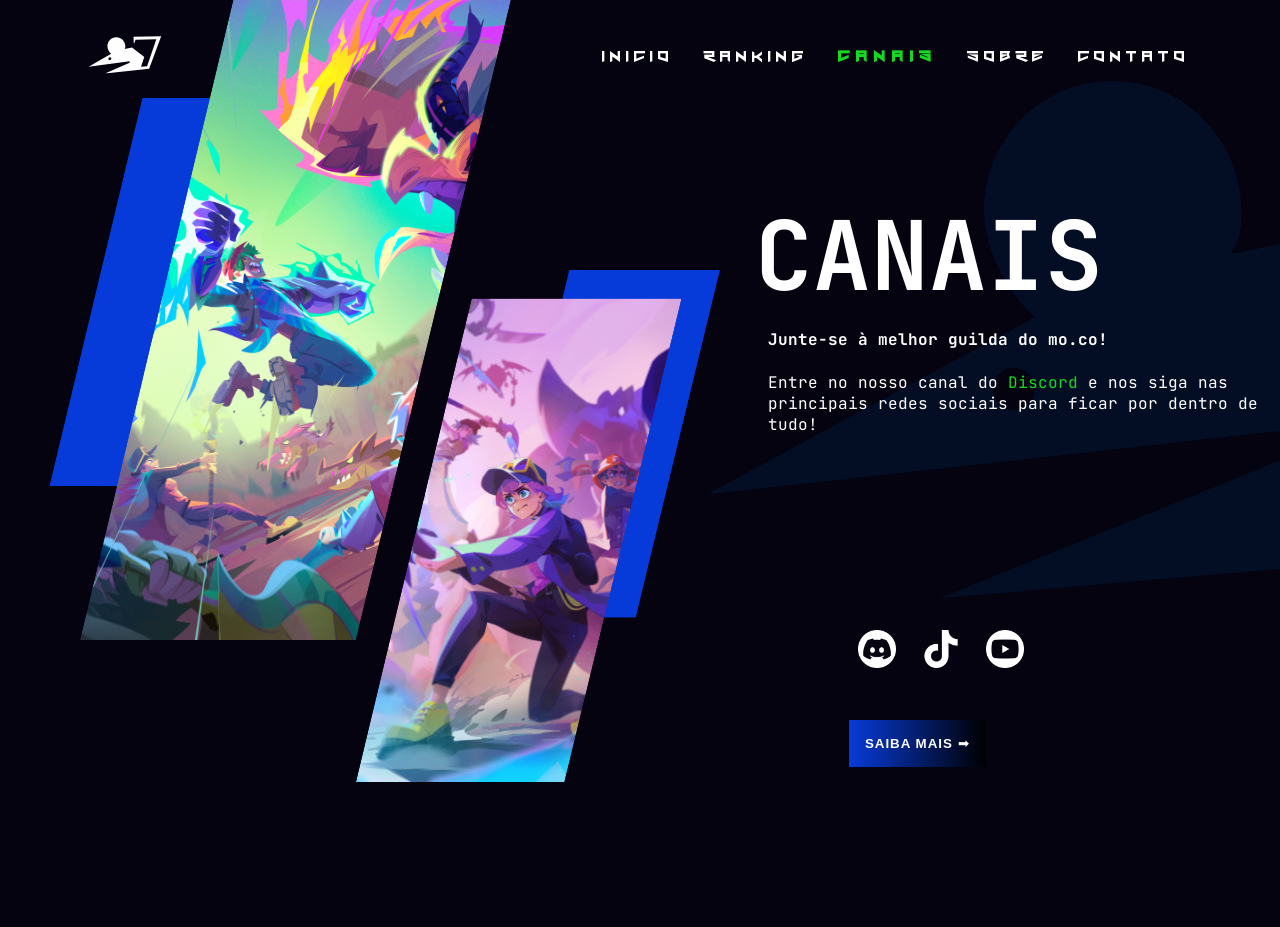
==== html/canais.html @ 6e304ceb "first commit" ====
<!DOCTYPE html>
<html lang="pt-BR">
<head>
    <meta charset="UTF-8">
    <meta name="viewport" content="width=device-width, initial-scale=1.0">
    <title>007</title>
    <link rel="stylesheet" href="../styles/styles.css">
    <link rel="stylesheet" href="../styles/hamburguer.css">
    <link rel="stylesheet" href="../styles/canais.css">
    <link rel="icon" href="../image/2.svg" type="image/svg" sizes="32x32">
</head>

<body>

    <header>

        <a href="index.html"><img src="../image/2.svg" alt="Logo 007" class="logo-img"></a>
        
        <button class="hamburguer" id="hamburguer">
            <span></span>
            <span></span>
            <span></span>
        </button>


        <nav class="navegacao" id="navegacao">
            <a href="index.html">Inicio</a>
            <a href="ranking.html">Ranking</a>
            <a href="canais.html" class="ativo">Canais</a>
            <a href="sobre.html">Sobre</a>
            <a href="contato.html">Contato</a>
        </nav>
    </header>

    <main>

        <section class="canais">

            <h1>CANAIS</h1>
            <h2>Junte-se à melhor guilda do mo.co!</h2>
            <p> Entre no nosso canal do <span id="dddgreen">Discord</span> e nos siga nas
            principais redes sociais para ficar por dentro
            de tudo!</p>
            <img src="../image/20.svg" id="img1">
            <img src="../image/21.svg" id="img2">
            <a href="https://discord.gg/spt4akuG2p" target="_blank"><img src="../image/discord-circle.png" id="ddd"></a>
            <a href="https://www.tiktok.com/@estelionatarios171?is_from_webapp=1&sender_device=pc" target="_blank"><img src="../image/tik-tok.png" id="ttt"></a>
            <a href="https://youtube.com/@estelionatariosmoco?si=PN7zdE7ZmXBwqfsj" target="_blank"><img src="../image/youtube-circle.png" id="yyy"></a>
            <a href="sobre.html"><button id="botao"><span>SAIBA MAIS  &#10143;</span></button></a>
            <img src="../image/23.svg" class="imgsobre2" alt="Imagem decorativa sobre">
            

        </section>

    </main>

    <script src="../scripts/hamburguer.js"></script>


</body>
</html>
---- styles/styles.css ----
@import url('https://fonts.googleapis.com/css2?family=Megrim&family=SUSE+Mono:ital,wght@0,100..800;1,100..800&display=swap');
@import url('https://fonts.googleapis.com/css2?family=JetBrains+Mono:ital,wght@0,100..800;1,100..800&display=swap');
@font-face {
    font-family: 'Nero';
    src:url('../fonts/Nero.otf') format('opentype');
    font-weight: normal;
    font-style: normal;
}

* {
    margin: 0;
    padding: 0;
    box-sizing: border-box;
    font-family: Arial, Helvetica, sans-serif;
    color: white;
}

body {
    background-color: #04030f;
    min-height: 100vh;
    overflow-x: hidden;
    display: flex;
    flex-direction: column;
}

header {
    position: absolute;
    top: 0;
    left: 0;
    width: 100%;
    padding: 10px 80px;
    display: flex;
    justify-content: space-between;
    align-items: center;
    z-index: 2;
}

header a {
    text-decoration: none;
}

.logo-img {
    width: 90px;
    height: auto;
    filter: invert(1);
    pointer-events: none;
}

.navegacao a {
    padding: 6px 10px;
    border-radius: 10px;
    margin: 0 10px;
    text-decoration: none;
    font-weight: 100;
    font-family: 'Nero', sans-serif;
    letter-spacing: 5px;

}

.navegacao a:hover,
.navegacao .ativo {
    font-weight: bold;
    letter-spacing: 7px;
    color: #14D921;
    transition: all 0.3s ease;
}

.inicio {
    position: relative;
    width: 100%;
    min-height: 100vh;
    display: flex;
    justify-content: center;
    align-items: center;
    flex-direction: column;
    overflow: hidden;
}

#backgroundmoco {
    position: fixed; /*absolute ou fixed se quiser que fique preso à tela */
    top: 0;
    left: 0;
    width: 100%;       /* largura sempre 100% da tela */
    height: auto;      /* altura proporcional à largura */
    min-height: 100vh; /* garante que cubra no mínimo a tela inteira */
    object-fit: cover; /* cobre a área sem distorcer */
    object-position: center;
    opacity: 0.25;
    pointer-events: none;
    z-index: -1;
}.inicio > *:not(#backgroundmoco) {
    position: relative;
    z-index: 1;
}

.inicio img#logo007 {
    position: absolute;
    top: -25%;
    left: 0%;
    width: 70%;
    pointer-events: none;
    filter: invert(1);
}.inicio img#logocorp{
    position: absolute;
    width: 50%;
    right: -20%;
    top: 5%;
    pointer-events: none;
}#descricao {
    font-family: "SUSE Mono", monospace;
    position: relative;
    font-size: 1rem;
    margin-top: 10%;
    margin-right: 50%;
}
.quadrados-container {
    position: relative;
    width: 100%;
    height: 100vh;
    pointer-events: none;
}#quadrado1{
    position: absolute;
    width: 100%;
    top: -100%;
    margin-left: 0%;
}#quadrado2{
    position: absolute;
    top: -20%;
    margin-left: -25%;
}#quadrado3{
    position: absolute;
    top: -15%;
    margin-left: -18%;
}

.conteudo{
    pointer-events: none;
}
.conteudo h1{
    position: absolute;
    font-family: "JetBrains Mono", monospace;
    font-size: 5rem;
    left: 15%;
    top: 130%;
}#imagem-conteudo-1{
    position: absolute;
    top: 120%;
}#imagem-conteudo-2{
    position: absolute;
    top: 100%;
    right: 0%;
}#imagem-conteudo-3{
    position: absolute;
    top: 180%;
}#imagem-conteudo-4{
    position: absolute;
    top: 240%;
    right: 0%;
}#imagem-conteudo-5{
    position: absolute;
    top: 140%;
    width: 90%;
    right: -40%;
    overflow: hidden;
    z-index: 0;
}

.conteudo  h2 {
    position: absolute;
    font-family: "JetBrains Mono", monospace;
    left: 55%;
    max-width: 40%;
    text-shadow: #000000 0px 2px 1px;
    top: 190%;
}

.conteudo #descricao{
    font-size: 1rem;
    position: absolute;
    font-family: "JetBrains Mono", monospace;
    position: relative;
    left: 55%;
    max-width: 40%;
    line-height: 2.5;
    margin-top: -1%;
    text-shadow: #000000 0px 2px 1px;
}.conteudo strong{
    color: #14D921;
    font-family: "JetBrains Mono", monospace;
}

footer{
    margin-top: 100vh; 
    margin-top: 100dvh; 
    text-align: center;
    background-color: #000000;
} footer p{
    font-family: "JetBrains Mono", monospace;
    margin-top: 2%;
    margin-bottom: 1%;
} footer span{
    font-family: 'Nero', sans-serif;
    font-size: 6rem;
    pointer-events: none;
}
#linhafooter{
    padding: 2px;
    background: linear-gradient(to right, #14D921 0%, #000000 100%);
    border: none;
}

.footericon img{
    filter: invert(1);
    width: 2%;
    margin-top: 2%;
    margin: 1%;
    margin-bottom: 0%;
}

@media (max-width: 1400px) {
    .navegacao a {
    margin: 0 0px;
    }

    #descricao {
    font-size: 1rem;
    margin-top: 15%;
    margin-right: 34%;
    }
    .inicio img#logocorp{
    top: 4%;
    }
    #quadrado1{
    position: absolute;
    width: 90%;
    top: -100%;
    margin-left: 0%;
    }
    #quadrado2{
        position: absolute;
        top: -20%;
        margin-left: -42%;
    }
    #quadrado3{
        position: absolute;
        top: -15%;
        margin-left: -34%;
    }
    .conteudo h2 {
        font-size: 2rem;
        top: 180%;
    }   
    .conteudo img{
        width: 50%;
    }
    .conteudo h1{
    font-size: 4rem;
    }
    #imagem-conteudo-3{
    top: 200%
    }
    #imagem-conteudo-4{
        top: 280%;
    }
    #imagem-conteudo-5{
    display: none;
    }

}

@media (max-width: 1600px){

}

@media (max-width: 576px) {

    .logo-img {
        width: 60px;
    }

    .navegacao {
        display: none;
    }

    /* BACKGROUND */
    #backgroundmoco {
        position: fixed;
        top: 0;
        left: 0;
        width: 100%;
        height: 100%;
        object-fit: cover;
        object-position: 50% 50%;
        min-width: 100%;
        min-height: 100%;
    }

    body {
        overflow-x: hidden;
    }

    #quadrado1, #quadrado2, #quadrado3 {
        display: none;
    }

    #imagem-conteudo-1, #imagem-conteudo-4 {
        width: 100%;
    }

    #imagem-conteudo-1{
        top: -50%;
    }
    #imagem-conteudo-4{
        top: 90%;
    }

    #imagem-conteudo-2, #imagem-conteudo-3, #imagem-conteudo-5 {
        display: none;
    }

    /* LOGOS */
    .inicio img#logocorp {
        width: 60%;
        right: -20%;
        top: 56%;
        opacity: 0.8;
    }

    .inicio img#logo007 {
        position: absolute;
        top: 25%;
        left: 50%;
        width: 100%;
        transform: translate(-50%, -25%);
        opacity: 0.9;
    }

    #descricao {
        margin-top: 15%;
        padding: 0 20px;
        max-width: 90%;
        font-size: 14px;
        line-height: 1.6;
        text-align: center;
        margin-left: auto;
        margin-right: auto;
        
        word-wrap: break-word;
        overflow-wrap: break-word;
        hyphens: auto;
        text-shadow: 0 1px 2px rgba(0, 0, 0, 0.8);
    }

    .conteudo {
        position: relative;
        z-index: 1;
        margin-top: -120%;
    }

    .conteudo h1 {
        margin-top: -120%;
        position: relative;
        font-size: 2.2rem;
        left: 0;
        top: 0;
        text-align: center;
        margin: 40px 20px 20px 20px;
        line-height: 1.2;
        
    }

    .conteudo h2 {
        position: relative;
        font-size: 1.4rem;
        left: 0;
        top: 0;
        max-width: 90%;
        margin: 25px auto;
        text-align: center;
        line-height: 1.3;
    }

    .conteudo #descricao {
        position: relative;
        left: 0;
        top: 0;
        max-width: 90%;
        margin: 20px auto;
        line-height: 1.6;
        font-size: 14px;
    }

    .conteudo strong {
        color: #14D921;
        font-family: "JetBrains Mono", monospace;
    }

    footer {
        margin-top: 40dvh;
        padding: 20px 0;
    }

    footer span {
        font-size: 3rem;
        display: block;
        margin-bottom: 10px;
    }

    .footericon img {
        width: 6%;
        margin: 8px;
        filter: invert(1);
    }

    footer p {
        font-size: 0.8rem;
        margin: 10px 15px;
        line-height: 1.4;
    }

    #linhafooter {
        margin: 0 20px;
    }

    .inicio {
        min-height: 100vh;
        display: flex;
        flex-direction: column;
        justify-content: center;
        padding: 20px;
    }

    * {
        max-width: 100vw;
    }
}
---- styles/hamburguer.css ----
.hamburguer {
    display: none;
    flex-direction: column;
    justify-content: space-between;
    width: 30px;
    height: 22px;
    background: transparent;
    border: none;
    cursor: pointer;
    position: relative;
    right: -20%;
    z-index: 2001; /* botão acima de tudo */
}

.hamburguer span {
    display: block;
    height: 4px;
    width: 100%;
    background: white;
    border-radius: 4px;
    transition: all 0.3s ease;
}

/* Quando ativo, transforma o botão em X */
.hamburguer.ativo span:nth-child(1) {
    transform: rotate(45deg) translate(5px, 5px);
}
.hamburguer.ativo span:nth-child(2) {
    opacity: 0;
}
.hamburguer.ativo span:nth-child(3) {
    transform: rotate(-45deg) translate(7px, -8px);
}

/* Menu padrão */
.navegacao {
    display: flex;
    gap: 10px;
    position: relative;
}

/* Responsivo */
@media (max-width: 1000px) {
.hamburguer {
    display: flex;
}

.navegacao {
    position: absolute;
    top: 70px;
    right: 0;
    background: rgba(0, 0, 0, 0.95);
    flex-direction: column;
    width: 200px;
    height: 0;
    overflow: hidden;
    transition: height 0.3s ease;
    border-radius: 8px 0 0 8px;
}

.navegacao.ativo {
    height: 250px;
    padding: 10px 0;
}

.navegacao a {
    color: white;
    padding: 10px 20px;
    text-decoration: none;
    display: block;
}

.navegacao a:hover {
    background-color: #14D921 ;
}

.logo-img {
    width: 80px;
    margin-left: -50%;
}

}
---- styles/canais.css ----
body{
    overflow: hidden;
}

.canais *{
    z-index: 1;
}
.canais h1{
    font-family: "JetBrains Mono", monospace;
    font-size: 6rem;
    position: relative;
    margin-left: 65%;
    margin-top: 15%;
    margin-bottom: 3rem;
}  .canais h2{
    margin-bottom: 3rem;
    font-family: "JetBrains Mono", monospace;
    position: relative;
    margin-left: 65%;
}

.canais p{
    margin-bottom: 0.5rem;
    font-family: "JetBrains Mono", monospace;
    position: relative;
    margin-left: 65%;
}.canais #dddgreen{
    color: #14D921;
    font-family: "JetBrains Mono", monospace;
}

.canais img#ddd{
    position: absolute;
    width: 3%;
    top: 70%;
    right: 30%;
    filter: invert(1);
}.canais img#ttt{
    position: absolute;
    width: 3%;
    top: 70%;
    right: 25%;
    filter: invert(1);
}.canais img#yyy{
    position: absolute;
    width: 3%;
    top: 70%;
    right: 20%;
    filter: invert(1);
}.canais #botao{
    position: absolute;
    padding: 1rem;
    top: 80%;
    right: 23%;
    border: none;
    max-width: 10rem;
    display: block;
    letter-spacing: 1px;
    font-weight: bold;
    cursor: pointer;
    background: linear-gradient(to right,#073BD9 0%, #000000 100%);
    color: white;
}

.canais button::before {
    content: '';
    position: absolute;
    top: 0;
    left: 0;
    width: 100%;
    height: 100%;
    background: linear-gradient(to right, #14D921 0%, #000000 100%);
    opacity: 0;
    transition: opacity 0.5s ease-in-out;
    z-index: 1;
}

.canais button:hover::before {
    opacity: 1;
}

.canais button span {
    position: relative;
    z-index: 2;
}

.canais img#img1{
    position: absolute;
    top: 0%;
    left: -5%;
    pointer-events: none;
}.canais img#img2{
    position: absolute;
    width: 30%;
    top: 45%;
    left: 30%;
    pointer-events: none;
}

.imgsobre2 {
    position: absolute;
    top: -25%;
    width: 90%;
    right: -40%;
    overflow: hidden;
    z-index: 0;
    pointer-events: none;
}
@media (max-width: 576px) {
    .canais img#img1{
        width: 100%;
        top: 10%;
    }
    .canais img#img2{
        display: none;
    }
    .imgsobre2 {
        display: none;
    }
    .canais img#ddd{
        width: 10%;
        gap: 2rem;
        right: 60%;
        top: 70%;
    }
     .canais img#ttt{
        width: 10%;
        gap: 2rem;
        right: 45%;
        top: 70%;
    }
     .canais img#yyy{
        width: 10%;
        gap: 2rem;
        right: 30%;
        top: 70%;
    }
    
    .canais h1{
        font-size: 3rem;
        right: 30%;
        margin-top: 50%;
    }
    .canais h2{
        right: 30%;
        font-size: 1.5rem;
        margin-left: 50%;
    }
    .canais p{
        right: 30%;
        font-size: 1rem;
        margin-left: 50%;

    }
    .canais #botao{
        top: 80%;
        right: 35%;
    }

}


@media (max-width: 1400px) {
    .canais img#img1{
        width: 50%;
    }

    .canais img#img2{
        width: 40%;
        top: 30%;
        margin-left: -8%;
    }
    .canais h1{
        margin-left: 59%;
    }
    .canais h2{
        margin-top: -3%;
        font-size: 1rem;
        margin-left: 60%;
    }
    .canais p{
        margin-top: -2%;
        font-size: 1rem;
        margin-left: 60%;

    }

}
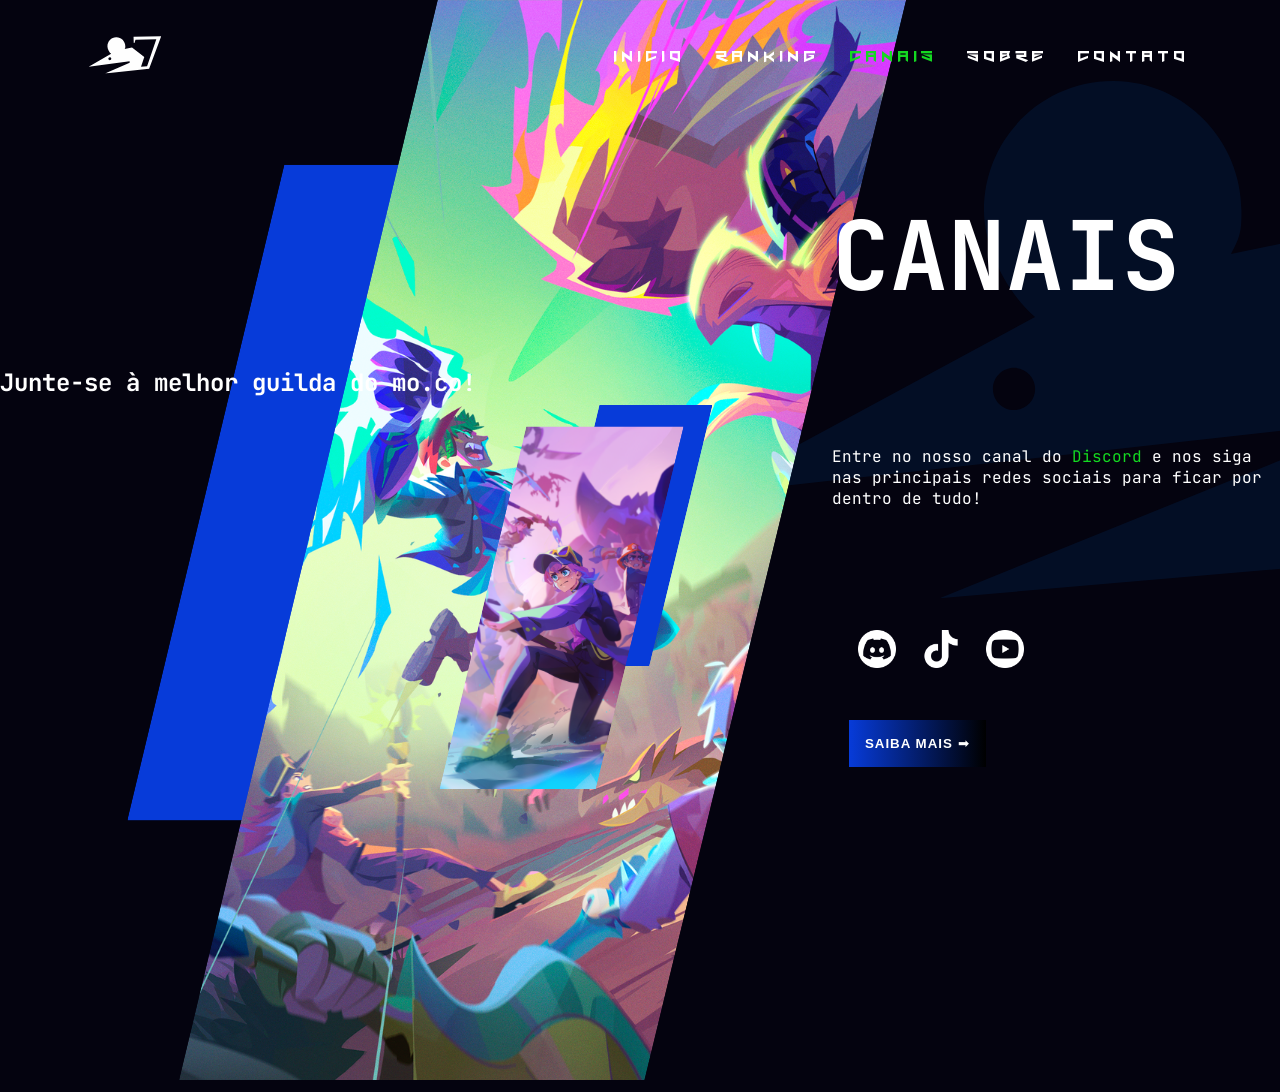
==== commit 3e804131: "att10" ====
--- a/html/canais.html
+++ b/html/canais.html
@@ -14,7 +14,7 @@
 
     <header>
 
-        <a href="index.html"><img src="../image/2.svg" alt="Logo 007" class="logo-img"></a>
+        <a href="/index.html"><img src="../image/2.svg" alt="Logo 007" class="logo-img"></a>
         
         <button class="hamburguer" id="hamburguer">
             <span></span>
@@ -24,7 +24,7 @@
 
 
         <nav class="navegacao" id="navegacao">
-            <a href="index.html">Inicio</a>
+            <a href="/index.html">Inicio</a>
             <a href="ranking.html">Ranking</a>
             <a href="canais.html" class="ativo">Canais</a>
             <a href="sobre.html">Sobre</a>
@@ -36,18 +36,19 @@
 
         <section class="canais">
 
-            <h1>CANAIS</h1>
-            <h2>Junte-se à melhor guilda do mo.co!</h2>
-            <p> Entre no nosso canal do <span id="dddgreen">Discord</span> e nos siga nas
-            principais redes sociais para ficar por dentro
-            de tudo!</p>
+            <img src="../image/23.svg" class="imgsobre2" alt="Imagem decorativa sobre">
             <img src="../image/20.svg" id="img1">
             <img src="../image/21.svg" id="img2">
             <a href="https://discord.gg/spt4akuG2p" target="_blank"><img src="../image/discord-circle.png" id="ddd"></a>
             <a href="https://www.tiktok.com/@estelionatarios171?is_from_webapp=1&sender_device=pc" target="_blank"><img src="../image/tik-tok.png" id="ttt"></a>
             <a href="https://youtube.com/@estelionatariosmoco?si=PN7zdE7ZmXBwqfsj" target="_blank"><img src="../image/youtube-circle.png" id="yyy"></a>
             <a href="sobre.html"><button id="botao"><span>SAIBA MAIS  &#10143;</span></button></a>
-            <img src="../image/23.svg" class="imgsobre2" alt="Imagem decorativa sobre">
+            <h1>CANAIS</h1>
+            <h2>Junte-se à melhor guilda do mo.co!</h2>
+            <p> Entre no nosso canal do <span id="dddgreen">Discord</span> e nos siga nas
+            principais redes sociais para ficar por dentro
+            de tudo!</p>
+            
             
 
         </section>
--- a/styles/styles.css
+++ b/styles/styles.css
@@ -57,12 +57,15 @@
 
 }
 
-.navegacao a:hover,
-.navegacao .ativo {
+.navegacao a:hover{
     font-weight: bold;
     letter-spacing: 7px;
+    color: #073BD9;
+    transition: all 0.3s ease;
+}
+
+.navegacao .ativo{
     color: #14D921;
-    transition: all 0.3s ease;
 }
 
 .inicio {
@@ -77,13 +80,13 @@
 }
 
 #backgroundmoco {
-    position: fixed; /*absolute ou fixed se quiser que fique preso à tela */
+    position: fixed; 
     top: 0;
     left: 0;
-    width: 100%;       /* largura sempre 100% da tela */
-    height: auto;      /* altura proporcional à largura */
-    min-height: 100vh; /* garante que cubra no mínimo a tela inteira */
-    object-fit: cover; /* cobre a área sem distorcer */
+    width: 100%;       
+    height: auto;    
+    min-height: 100vh; 
+    object-fit: cover; 
     object-position: center;
     opacity: 0.25;
     pointer-events: none;
@@ -217,7 +220,7 @@
     margin-bottom: 0%;
 }
 
-@media (max-width: 1400px) {
+@media (max-width: 1600px){
     .navegacao a {
     margin: 0 0px;
     }
@@ -239,12 +242,12 @@
     #quadrado2{
         position: absolute;
         top: -20%;
-        margin-left: -42%;
+        margin-left: -36%;
     }
     #quadrado3{
         position: absolute;
-        top: -15%;
-        margin-left: -34%;
+        top: -13%;
+        margin-left: -28%;
     }
     .conteudo h2 {
         font-size: 2rem;
@@ -260,15 +263,136 @@
     top: 200%
     }
     #imagem-conteudo-4{
+        top: 260%;
+    }
+    #imagem-conteudo-5{
+        top: 160%;
+    }
+
+}
+
+@media (max-width: 1450px) {
+    .navegacao a {
+    margin: 0 0px;
+    }
+
+    #descricao {
+    font-size: 1rem;
+    margin-top: 15%;
+    margin-right: 34%;
+    }
+    .inicio img#logocorp{
+    top: 4%;
+    }
+    #quadrado1{
+    position: absolute;
+    width: 90%;
+    top: -100%;
+    margin-left: 0%;
+    }
+    #quadrado2{
+        position: absolute;
+        top: -20%;
+        margin-left: -42%;
+    }
+    #quadrado3{
+        position: absolute;
+        top: -15%;
+        margin-left: -34%;
+    }
+    .conteudo h2 {
+        font-size: 2rem;
+        top: 180%;
+    }   
+    .conteudo img{
+        width: 50%;
+    }
+    .conteudo h1{
+    font-size: 4rem;
+    }
+    #imagem-conteudo-3{
+    top: 200%
+    }
+    #imagem-conteudo-4{
         top: 280%;
     }
     #imagem-conteudo-5{
-    display: none;
-    }
-
-}
-
-@media (max-width: 1600px){
+        top: 160%;
+    }
+
+}
+
+@media (max-width: 1200px) {
+    .navegacao a {
+    margin: 0 0px;
+    }
+
+    .inicio img#logo007 {
+        position: absolute;
+        top: -16%;
+        left: -2%;
+        pointer-events: none;
+        filter: invert(1);
+        width: 80%;
+    }
+    .inicio #descricao {
+    margin-top: 12%;
+    margin-left: 5%;
+    }
+    .inicio img#logocorp{
+    top: 15%;
+    }
+    #quadrado1{
+    position: absolute;
+    width: 100%;
+    top: -100%;
+    margin-left: 0%;
+    }
+    #quadrado2{
+        position: absolute;
+        top: -20%;
+        margin-left: -66%;
+    }
+    #quadrado3{
+        position: absolute;
+        top: -16%;
+        margin-left: -58%;
+    }
+    .conteudo h2 {
+        font-size: 1.8rem;
+        top: 180%;
+    }   
+    .conteudo img{
+        width: 50%;
+    }
+    .conteudo h1{
+    font-size: 3.8rem;
+    }
+    #imagem-conteudo-1{
+        top: 135%;
+    }
+    #imagem-conteudo-2{
+        top: 115%;
+    }
+    #imagem-conteudo-3{
+        top: 200%
+    }
+    #imagem-conteudo-4{
+        top: 315%;
+    }
+    #imagem-conteudo-5{
+        top: 180%;
+        width: 80%;
+    }
+
+
+}
+
+@media (max-width: 992px) {
+
+}
+
+@media (max-width: 768px) {
 
 }
 
@@ -282,7 +406,7 @@
         display: none;
     }
 
-    /* BACKGROUND */
+
     #backgroundmoco {
         position: fixed;
         top: 0;
@@ -318,7 +442,7 @@
         display: none;
     }
 
-    /* LOGOS */
+
     .inicio img#logocorp {
         width: 60%;
         right: -20%;
--- a/styles/hamburguer.css
+++ b/styles/hamburguer.css
@@ -9,7 +9,7 @@
     cursor: pointer;
     position: relative;
     right: -20%;
-    z-index: 2001; /* botão acima de tudo */
+    z-index: 2001;
 }
 
 .hamburguer span {
@@ -21,7 +21,6 @@
     transition: all 0.3s ease;
 }
 
-/* Quando ativo, transforma o botão em X */
 .hamburguer.ativo span:nth-child(1) {
     transform: rotate(45deg) translate(5px, 5px);
 }
@@ -32,14 +31,12 @@
     transform: rotate(-45deg) translate(7px, -8px);
 }
 
-/* Menu padrão */
 .navegacao {
     display: flex;
     gap: 10px;
     position: relative;
 }
 
-/* Responsivo */
 @media (max-width: 1000px) {
 .hamburguer {
     display: flex;
--- a/styles/canais.css
+++ b/styles/canais.css
@@ -1,10 +1,9 @@
 body{
+    display: block;
     overflow: hidden;
 }
 
-.canais *{
-    z-index: 1;
-}
+
 .canais h1{
     font-family: "JetBrains Mono", monospace;
     font-size: 6rem;
@@ -12,11 +11,11 @@
     margin-left: 65%;
     margin-top: 15%;
     margin-bottom: 3rem;
-}  .canais h2{
+}  
+.canais h2{
+    font-family: "JetBrains Mono", monospace;
     margin-bottom: 3rem;
-    font-family: "JetBrains Mono", monospace;
-    position: relative;
-    margin-left: 65%;
+    position: relative;
 }
 
 .canais p{
@@ -103,64 +102,41 @@
     width: 90%;
     right: -40%;
     overflow: hidden;
-    z-index: 0;
     pointer-events: none;
 }
-@media (max-width: 576px) {
+
+
+
+
+@media (max-width: 1200px){
     .canais img#img1{
-        width: 100%;
-        top: 10%;
-    }
+        width: 68%;
+        left: -10%;
+    }
+
     .canais img#img2{
-        display: none;
-    }
-    .imgsobre2 {
-        display: none;
-    }
-    .canais img#ddd{
-        width: 10%;
-        gap: 2rem;
-        right: 60%;
-        top: 70%;
-    }
-     .canais img#ttt{
-        width: 10%;
-        gap: 2rem;
-        right: 45%;
-        top: 70%;
-    }
-     .canais img#yyy{
-        width: 10%;
-        gap: 2rem;
-        right: 30%;
-        top: 70%;
-    }
-    
+        width: 40%;
+        top: 45%;
+        margin-left: -8%;
+    }
     .canais h1{
-        font-size: 3rem;
-        right: 30%;
-        margin-top: 50%;
+        margin-left: 59%;
     }
     .canais h2{
-        right: 30%;
-        font-size: 1.5rem;
-        margin-left: 50%;
+        margin-top: -3%;
+        font-size: 1rem;
+        margin-left: 60%;
     }
     .canais p{
-        right: 30%;
-        font-size: 1rem;
-        margin-left: 50%;
-
-    }
-    .canais #botao{
-        top: 80%;
-        right: 35%;
-    }
-
-}
-
-
-@media (max-width: 1400px) {
+        margin-top: -2%;
+        font-size: 1rem;
+        margin-left: 60%;
+
+    }
+
+}
+
+@media (min-width: 1365px) and (max-width: 1600px) {
     .canais img#img1{
         width: 50%;
     }
@@ -187,6 +163,63 @@
 
 }
 
-
-
-
+@media (max-width: 576px) {
+    .canais img#img1{
+        top: 60%;
+        width: 80%;
+    }
+    .canais img#img2{
+        top: 70%;
+        left: 45%;
+        width: 60%;
+    }
+    .imgsobre2 {
+        display: none;
+    }
+    .canais h1{
+        font-size: 3rem;
+        right: 50%;
+        margin-top: 30%;
+    }
+    .canais h2{
+        right: 50%;
+        font-size: 1rem;
+        margin-top: -6%;
+        width: 70%;
+    }
+    .canais p{
+        margin-top: -6%;
+        right: 54%;
+        padding: 0 15px;
+        font-size: 0.9em;
+        width: 80%;
+
+    }
+    .canais img#ddd{
+        top: 45%;
+        right: 85%;
+        width: 6%;
+    }
+    .canais img#ttt{
+        top: 45%;
+        right: 75%;
+        width: 6%;
+    }
+    .canais img#yyy{
+        top: 45%;
+        right: 65%;
+        width: 6%;
+    }
+    .canais #botao{
+        top: 50%;
+        right: 50%;
+        width: 90%;
+    }
+
+}
+
+
+
+
+
+
